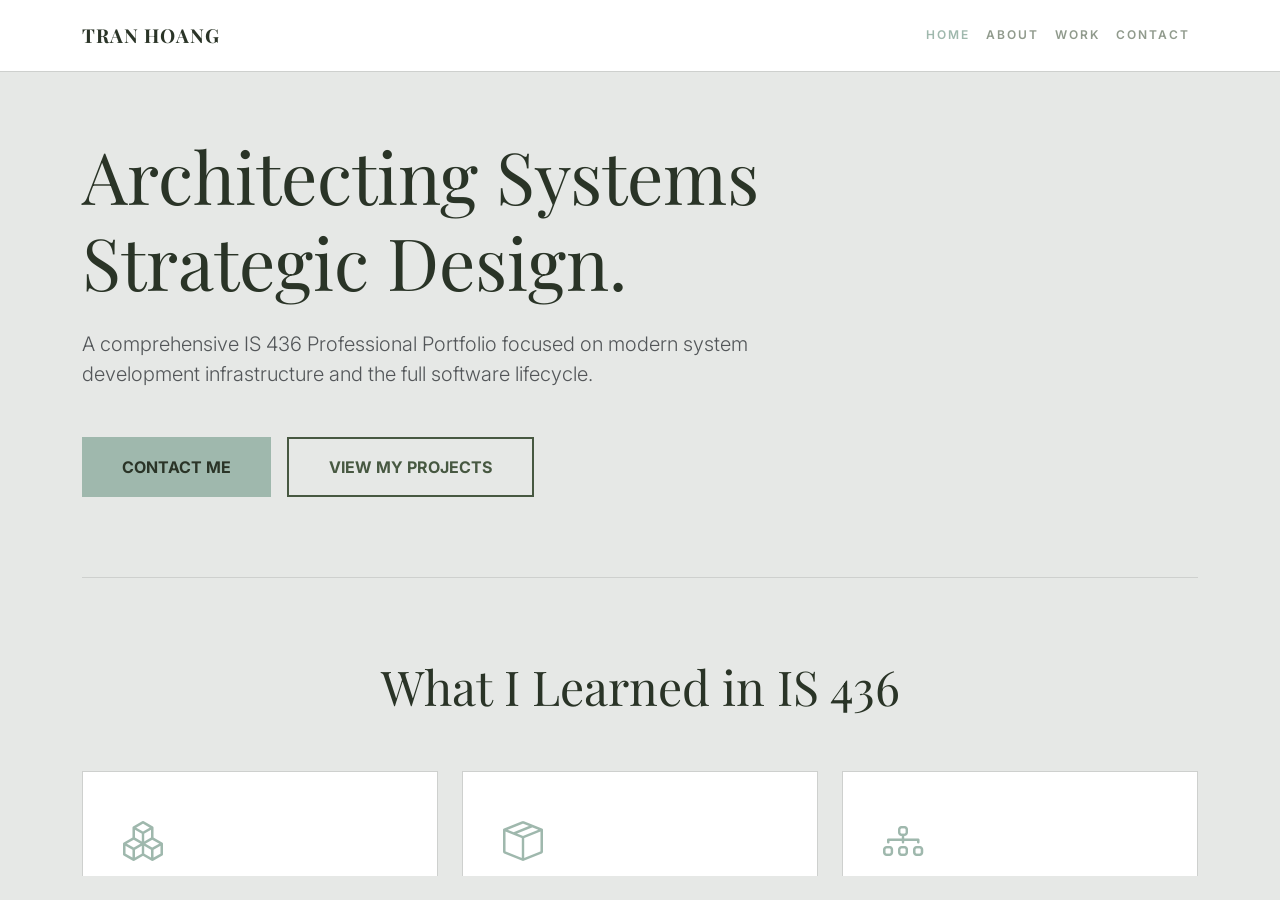
==== index.html @ 787b9e8e "home" ====
<!DOCTYPE html>
<html lang="en">
<head>
    <meta charset="UTF-8">
    <meta name="viewport" content="width=device-width, initial-scale=1.0">
    <meta name="description" content="Portfolio for IS 436">
    <title>Portfolio | IS 436 Lab 4</title>
    
    <link href="https://cdn.jsdelivr.net/npm/bootstrap@5.3.0/dist/css/bootstrap.min.css" rel="stylesheet">
    
    <link rel="preconnect" href="https://fonts.googleapis.com">
    <link rel="preconnect" href="https://fonts.gstatic.com" crossorigin>
    <link href="https://fonts.googleapis.com/css2?family=Inter:wght@300;400;500;600&family=Playfair+Display:wght@700;800&display=swap" rel="stylesheet">
    
    <link rel="stylesheet" href="https://cdn.jsdelivr.net/npm/bootstrap-icons@1.10.5/font/bootstrap-icons.css">
    
    <link rel="stylesheet" href="css/style.css">
</head>
<body>

    <nav class="navbar navbar-expand-lg fixed-top">
        <div class="container">
            <a class="navbar-brand" onclick="navigateTo('home')">Tran Hoang<span style="color:var(--ash-grey)"></span></a>
            <button class="navbar-toggler" type="button" data-bs-toggle="collapse" data-bs-target="#navbarNav">
                <i class="bi bi-list"></i>
            </button>
            <div class="collapse navbar-collapse" id="navbarNav">
                <ul class="navbar-nav ms-auto">
                    <li class="nav-item"><a class="nav-link active" data-page="home" onclick="navigateTo('home')">Home</a></li>
                    <li class="nav-item"><a class="nav-link" data-page="about" onclick="navigateTo('about')">About</a></li>
                    <li class="nav-item"><a class="nav-link" data-page="portfolio" onclick="navigateTo('portfolio')">Work</a></li>
                    <li class="nav-item"><a class="nav-link" data-page="contact" onclick="navigateTo('contact')">Contact</a></li>
                </ul>
            </div>
        </div>
    </nav>

    <div class="page-container mt-5 pt-4">
        
        <!-- PAGE 1: HOME -->
        <div id="home" class="page active">
            <div class="container">
                <!-- Hero Section (Primary CTA) -->
                <div class="hero-section">
                    <div class="row align-items-center">
                        <div class="col-lg-8">
                            <h1 class="display-2 mb-4">Architecting Systems <span>Strategic Design.</span></h1>
                            <p class="lead mb-5 text-muted">A comprehensive IS 436 Professional Portfolio focused on modern system development infrastructure and the full software lifecycle.</p>
                            <div class="d-flex flex-wrap gap-3">
                                <button class="btn btn-action" onclick="navigateTo('contact')">Contact Me</button>
                                <button class="btn btn-outline-custom" onclick="navigateTo('portfolio')">View My Projects</button>
                            </div>
                        </div>
                    </div>
                </div>

                <!-- What I Learned Section -->
                <div class="row mb-5">
                    <div class="col-12 text-center mb-5">
                        <h2 class="display-5">What I Learned <span>in IS 436</span></h2>
                    </div>
                    <!-- SDLC -->
                    <div class="col-md-4 mb-4">
                        <div class="learning-card">
                            <i class="bi bi-boxes"></i>
                            <h4 class="mb-3">SDLC Depth</h4>
                            <p class="small text-muted">Mastered the end-to-end Systems Development Life Cycle to ensure software quality and structured planning.</p>
                        </div>
                    </div>
                    <!-- Containerization -->
                    <div class="col-md-4 mb-4">
                        <div class="learning-card">
                            <i class="bi bi-box-seam"></i>
                            <h4 class="mb-3">Containerization</h4>
                            <p class="small text-muted">Leveraged Docker to create immutable environments, ensuring absolute consistency across all deployment phases.</p>
                        </div>
                    </div>
                    <!-- Data Integrity -->
                    <div class="col-md-4 mb-4">
                        <div class="learning-card">
                            <i class="bi bi-diagram-3"></i>
                            <h4 class="mb-3">Data Integrity</h4>
                            <p class="small text-muted">Explored advanced relational database design to maintain high-performance integrity within complex architectures.</p>
                        </div>
                    </div>
                </div>
            </div>

            <!-- HOME FOOTER (Secondary CTA) -->
            <div class="home-footer">
                <div class="container text-center">
                    <h3 class="mb-4">Ready to see my work?</h3>
                    <p class="mb-5 text-muted">Explore my technical projects or learn more about my background below.</p>
                    <div class="d-flex justify-content-center gap-5">
                        <a class="nav-link text-decoration-underline" onclick="navigateTo('about')">About Me</a>
                        <a class="nav-link text-decoration-underline" onclick="navigateTo('portfolio')">View Projects</a>
                    </div>
                </div>
            </div>
        </div>

  <footer class="site-footer">
            <div class="container">
                <p>&copy; 2026 MyPortfolio. Built with Bootstrap 5.</p>
            </div>
        </footer>

    <script src="https://cdn.jsdelivr.net/npm/bootstrap@5.3.0/dist/js/bootstrap.bundle.min.js"></script>
    <script src="js/main.js"></script>
</body>
</html>
---- css/style.css ----
:root {
            --alabaster-grey: #e6e8e6;
            --dust-grey: #ced0ce;
            --ash-grey: #9fb8ad;
            --granite: #475841;
            --gunmetal: #2a3427;
            --white: #ffffff;
            --transition-main: all 0.4s cubic-bezier(0.16, 1, 0.3, 1);
        }

body, html {
            height: 100%;
            margin: 0;
            font-family: 'Inter', sans-serif;
            color: var(--granite);
            background-color: var(--alabaster-grey);
            -webkit-font-smoothing: antialiased;
            overflow: hidden; 
        }

h1, h2, h3, h4, .navbar-brand {
            font-family: 'Playfair Display', serif;
            font-weight: 700;
            color: var(--gunmetal);
        }

        /* Navigation */
        .navbar {
            background-color: var(--white);
            border-bottom: 1px solid var(--dust-grey);
            padding: 1rem 0;
            z-index: 1000;
        }

        .navbar-brand {
            font-size: 1.2rem;
            letter-spacing: 1px;
            text-transform: uppercase;
            cursor: pointer;
        }

        .nav-link {
            color: var(--granite) !important;
            font-weight: 600;
            font-size: 0.75rem;
            text-transform: uppercase;
            letter-spacing: 2px;
            opacity: 0.6;
            cursor: pointer;
            transition: var(--transition-main);
        }

        .nav-link.active {
            opacity: 1;
            color: var(--ash-grey) !important;
        }

        /* Page Management */
        .page-container {
            height: calc(100vh - 72px);
            position: relative;
            overflow-y: auto; 
            display: flex;
            flex-direction: column;
        }

        .page {
            display: none;
            padding: 60px 0 0 0;
            flex: 1 0 auto;
            animation: fadeIn 0.5s ease;
        }

        .page.active {
            display: block;
        }

        @keyframes fadeIn {
            from { opacity: 0; transform: translateY(10px); }
            to { opacity: 1; transform: translateY(0); }
        }

        /* Home Page Specifics */
        .hero-section {
            padding-bottom: 80px;
            border-bottom: 1px solid var(--dust-grey);
            margin-bottom: 80px;
        }

        .learning-card {
            background: var(--white);
            border: 1px solid var(--dust-grey);
            padding: 2.5rem;
            height: 100%;
            display: flex;
            flex-direction: column;
            transition: border-color 0.3s ease;
        }

        .learning-card:hover {
            border-color: var(--ash-grey);
        }

        .learning-card i {
            color: var(--ash-grey);
            font-size: 2.5rem;
            margin-bottom: 1.5rem;
            display: block;
        }

        /* Footer CTA */
        .home-footer {
            background: var(--white);
            border-top: 1px solid var(--dust-grey);
            padding: 80px 0;
            margin-top: 80px;
        }

        /* Global Footer */
        .site-footer {
            background-color: var(--white);
            border-top: 1px solid var(--dust-grey);
            padding: 2rem 0;
            flex-shrink: 0;
            text-align: center;
        }

        .site-footer p {
            margin: 0;
            font-size: 0.75rem;
            text-transform: uppercase;
            letter-spacing: 1px;
            color: var(--granite);
            opacity: 0.7;
        }

        /* Buttons */
        .btn-action {
            background: var(--ash-grey);
            color: var(--gunmetal);
            border: none;
            padding: 1rem 2.5rem;
            font-weight: 700;
            text-transform: uppercase;
            border-radius: 0;
            transition: var(--transition-main);
        }

        .btn-action:hover {
            background: var(--granite);
            color: white;
        }

        .btn-outline-custom {
            border: 2px solid var(--granite);
            color: var(--granite);
            padding: 1rem 2.5rem;
            font-weight: 700;
            text-transform: uppercase;
            border-radius: 0;
            transition: var(--transition-main);
        }

        .btn-outline-custom:hover {
            background: var(--granite);
            color: white;
        }

        /* Project Cards */
        .project-card {
            background: var(--white);
            border: 1px solid var(--dust-grey);
            padding: 2.5rem;
            margin-bottom: 20px;
            transition: var(--transition-main);
        }

        .project-card:hover {
            border-color: var(--ash-grey);
            transform: translateY(-5px);
        }

        .project-card.dark {
            background: var(--gunmetal);
            color: var(--white);
        }

        .tech-tag {
            font-size: 0.6rem;
            background: var(--alabaster-grey);
            padding: 4px 10px;
            text-transform: uppercase;
            font-weight: 700;
            margin-right: 5px;
            border: 1px solid var(--dust-grey);
            color: var(--granite);
        }

        .skill-item {
            padding: 1.2rem 0;
            border-bottom: 1px solid var(--dust-grey);
            display: flex;
            justify-content: space-between;
        }
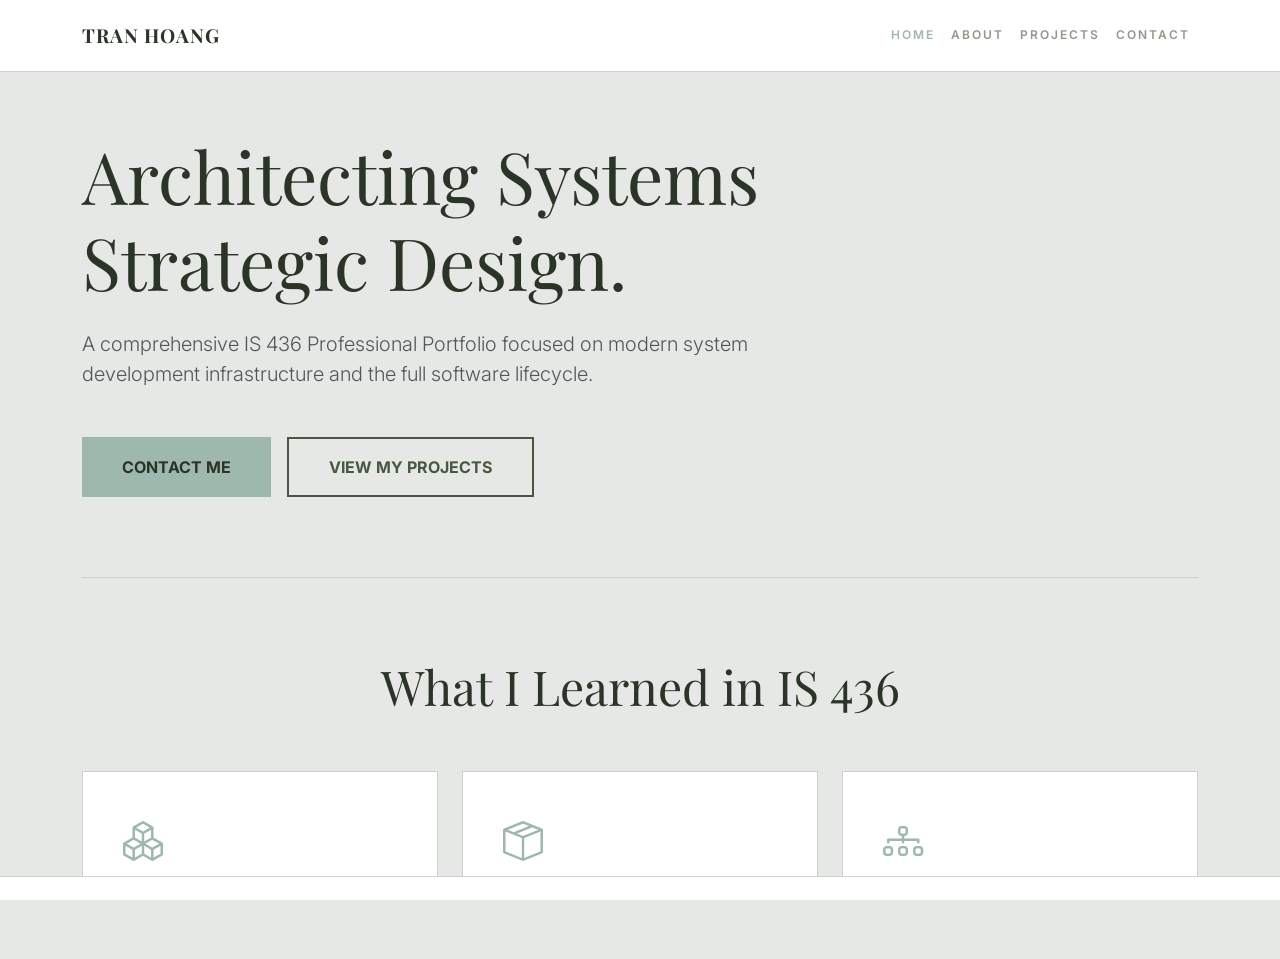
==== commit 134fedd9: "all pages" ====
--- a/index.html
+++ b/index.html
@@ -26,10 +26,10 @@
             </button>
             <div class="collapse navbar-collapse" id="navbarNav">
                 <ul class="navbar-nav ms-auto">
-                    <li class="nav-item"><a class="nav-link active" data-page="home" onclick="navigateTo('home')">Home</a></li>
-                    <li class="nav-item"><a class="nav-link" data-page="about" onclick="navigateTo('about')">About</a></li>
-                    <li class="nav-item"><a class="nav-link" data-page="portfolio" onclick="navigateTo('portfolio')">Work</a></li>
-                    <li class="nav-item"><a class="nav-link" data-page="contact" onclick="navigateTo('contact')">Contact</a></li>
+                    <li class="nav-item"><a class="nav-link active" href="index.html">Home</a></li>
+                    <li class="nav-item"><a class="nav-link" href="about.html">About</a></li>
+                    <li class="nav-item"><a class="nav-link" href="projects.html">Projects</a></li>
+                    <li class="nav-item"><a class="nav-link" href="contact.html">Contact</a></li>
                 </ul>
             </div>
         </div>
@@ -38,7 +38,7 @@
     <div class="page-container mt-5 pt-4">
         
         <!-- PAGE 1: HOME -->
-        <div id="home" class="page active">
+         <div class="page active"></div>
             <div class="container">
                 <!-- Hero Section (Primary CTA) -->
                 <div class="hero-section">
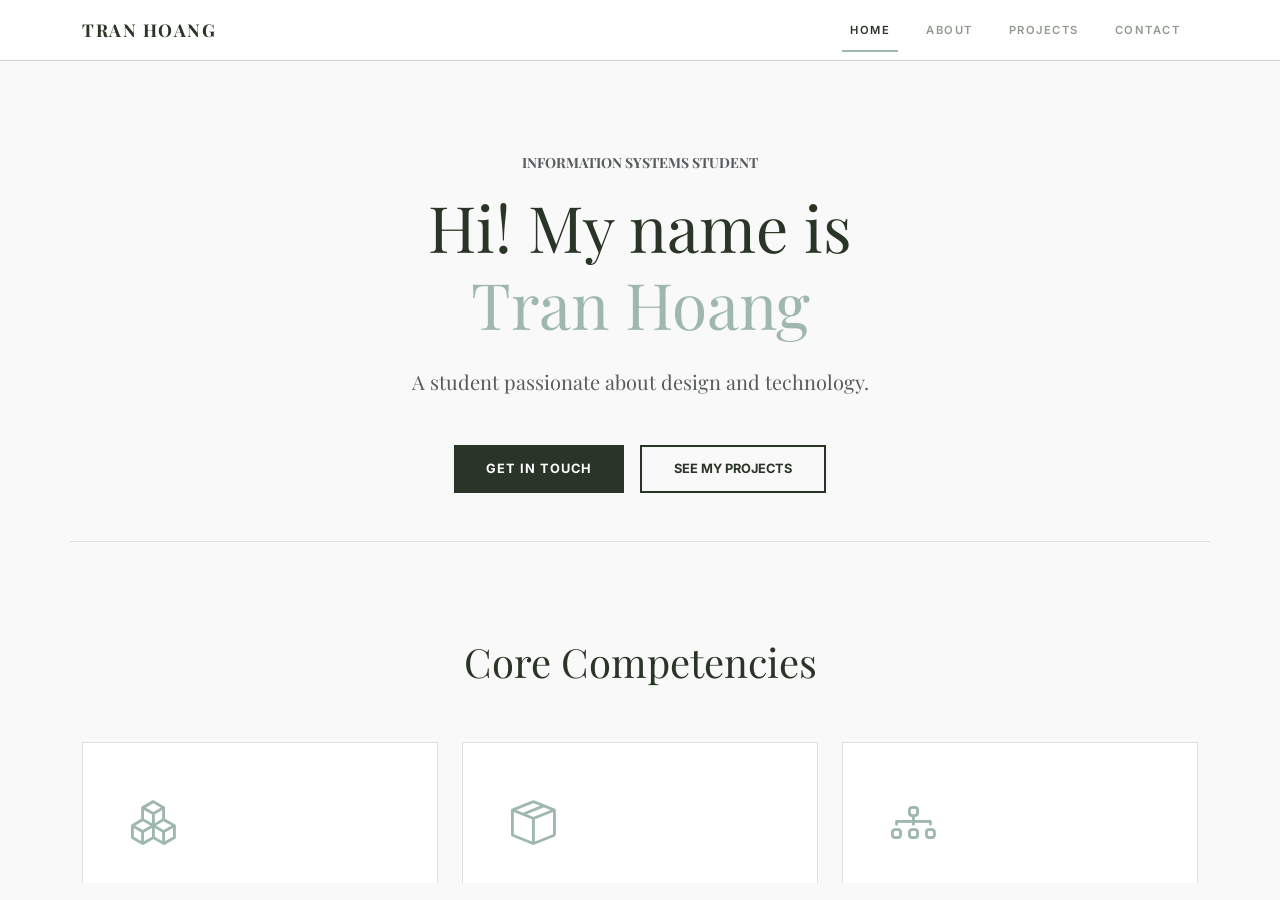
==== commit 76265400: "done" ====
--- a/index.html
+++ b/index.html
@@ -37,63 +37,44 @@
 
     <div class="page-container mt-5 pt-4">
         
-        <!-- PAGE 1: HOME -->
-         <div class="page active"></div>
+<div id="home" class="page active">
             <div class="container">
-                <!-- Hero Section (Primary CTA) -->
-                <div class="hero-section">
-                    <div class="row align-items-center">
-                        <div class="col-lg-8">
-                            <h1 class="display-2 mb-4">Architecting Systems <span>Strategic Design.</span></h1>
-                            <p class="lead mb-5 text-muted">A comprehensive IS 436 Professional Portfolio focused on modern system development infrastructure and the full software lifecycle.</p>
-                            <div class="d-flex flex-wrap gap-3">
-                                <button class="btn btn-action" onclick="navigateTo('contact')">Contact Me</button>
-                                <button class="btn btn-outline-custom" onclick="navigateTo('portfolio')">View My Projects</button>
-                            </div>
+                <div class="row justify-content-center mb-5 pb-5 border-bottom">
+                    <div class="col-lg-8 text-center">
+                        <span class="text-uppercase tracking-widest small fw-bold text-muted mb-3 d-block">Information Systems Student</span>
+                        <h1 class="display-3 mb-4">Hi! My name is<br><span style="color:var(--primary-accent)">Tran Hoang</span></h1>
+                        <p class="lead mb-5 text-muted">A student passionate about design and technology.</p>
+                        <div class="d-flex justify-content-center flex-wrap gap-3">
+                           <a href="contact.html" class="btn btn-custom-dark">Get In Touch</a>
+<a href="projects.html" class="btn btn-custom-outline">See My Projects</a>
+                        </div>
+                    </div>  
+                </div>
+
+                <div class="row py-5">
+                    <div class="col-12 text-center mb-5">
+                        <h2 class="display-6">Core Competencies</h2>
+                    </div>
+                    <div class="col-md-4 mb-4">
+                        <div class="p-5 bg-white border h-100 learning-card">
+                            <i class="bi bi-boxes"></i>
+                            <h4>SDLC Mastery</h4>
+                            <p class="small text-muted mb-0">Navigating the complexities of planning, design, and implementation phases.</p>
                         </div>
                     </div>
-                </div>
-
-                <!-- What I Learned Section -->
-                <div class="row mb-5">
-                    <div class="col-12 text-center mb-5">
-                        <h2 class="display-5">What I Learned <span>in IS 436</span></h2>
-                    </div>
-                    <!-- SDLC -->
                     <div class="col-md-4 mb-4">
-                        <div class="learning-card">
-                            <i class="bi bi-boxes"></i>
-                            <h4 class="mb-3">SDLC Depth</h4>
-                            <p class="small text-muted">Mastered the end-to-end Systems Development Life Cycle to ensure software quality and structured planning.</p>
+                        <div class="p-5 bg-white border h-100 learning-card">
+                            <i class="bi bi-box-seam"></i>
+                            <h4>Containerization</h4>
+                            <p class="small text-muted mb-0">Deploying consistent solutions across diverse environments using Docker.</p>
                         </div>
                     </div>
-                    <!-- Containerization -->
                     <div class="col-md-4 mb-4">
-                        <div class="learning-card">
-                            <i class="bi bi-box-seam"></i>
-                            <h4 class="mb-3">Containerization</h4>
-                            <p class="small text-muted">Leveraged Docker to create immutable environments, ensuring absolute consistency across all deployment phases.</p>
+                        <div class="p-5 bg-white border h-100 learning-card">
+                            <i class="bi bi-diagram-3"></i>
+                            <h4>Architecture</h4>
+                            <p class="small text-muted mb-0">Building resilient database schemas and system blueprints.</p>
                         </div>
-                    </div>
-                    <!-- Data Integrity -->
-                    <div class="col-md-4 mb-4">
-                        <div class="learning-card">
-                            <i class="bi bi-diagram-3"></i>
-                            <h4 class="mb-3">Data Integrity</h4>
-                            <p class="small text-muted">Explored advanced relational database design to maintain high-performance integrity within complex architectures.</p>
-                        </div>
-                    </div>
-                </div>
-            </div>
-
-            <!-- HOME FOOTER (Secondary CTA) -->
-            <div class="home-footer">
-                <div class="container text-center">
-                    <h3 class="mb-4">Ready to see my work?</h3>
-                    <p class="mb-5 text-muted">Explore my technical projects or learn more about my background below.</p>
-                    <div class="d-flex justify-content-center gap-5">
-                        <a class="nav-link text-decoration-underline" onclick="navigateTo('about')">About Me</a>
-                        <a class="nav-link text-decoration-underline" onclick="navigateTo('portfolio')">View Projects</a>
                     </div>
                 </div>
             </div>
--- a/css/style.css
+++ b/css/style.css
@@ -1,204 +1,263 @@
- :root {
-            --alabaster-grey: #e6e8e6;
-            --dust-grey: #ced0ce;
-            --ash-grey: #9fb8ad;
-            --granite: #475841;
-            --gunmetal: #2a3427;
+        :root {
+            --primary-accent: #9fb8ad; /* Ash Grey */
+            --dark-bg: #2a3427;        /* Gunmetal */
+            --text-main: #475841;      /* Granite */
+            --light-bg: #f8f9f8;       /* Softer Alabaster */
+            --border-color: #ced0ce;
             --white: #ffffff;
-            --transition-main: all 0.4s cubic-bezier(0.16, 1, 0.3, 1);
-        }
-
-body, html {
+            --transition-smooth: all 0.3s cubic-bezier(0.4, 0, 0.2, 1);
+        }
+
+        body, html {
             height: 100%;
             margin: 0;
-            font-family: 'Inter', sans-serif;
-            color: var(--granite);
-            background-color: var(--alabaster-grey);
-            -webkit-font-smoothing: antialiased;
+            font-family: 'Playfair Display', serif;
+            color: var(--text-main);
+            background-color: var(--light-bg);
+            scroll-behavior: smooth;
             overflow: hidden; 
         }
 
-h1, h2, h3, h4, .navbar-brand {
+        h1, h2, h3, h4, .navbar-brand {
             font-family: 'Playfair Display', serif;
             font-weight: 700;
-            color: var(--gunmetal);
-        }
-
-        /* Navigation */
+            color: var(--dark-bg);
+        }
+
         .navbar {
-            background-color: var(--white);
-            border-bottom: 1px solid var(--dust-grey);
-            padding: 1rem 0;
-            z-index: 1000;
+            background-color: rgba(255, 255, 255, 0.95);
+            backdrop-filter: blur(10px);
+            border-bottom: 1px solid var(--border-color);
+            padding: 0.75rem 0;
+            z-index: 1050;
         }
 
         .navbar-brand {
-            font-size: 1.2rem;
-            letter-spacing: 1px;
-            text-transform: uppercase;
+            font-size: 1.1rem;
+            letter-spacing: 1.5px;
+            text-transform: uppercase;
+            transition: var(--transition-smooth);
             cursor: pointer;
         }
 
         .nav-link {
-            color: var(--granite) !important;
+            font-family: 'Inter', sans-serif;
+            color: var(--text-main) !important;
             font-weight: 600;
-            font-size: 0.75rem;
-            text-transform: uppercase;
-            letter-spacing: 2px;
+            font-size: 0.7rem;
+            text-transform: uppercase;
+            letter-spacing: 1.5px;
+            margin: 0 10px;
+            position: relative;
             opacity: 0.6;
+            transition: var(--transition-smooth);
             cursor: pointer;
-            transition: var(--transition-main);
-        }
-
-        .nav-link.active {
+        }
+
+        .nav-link:hover, .nav-link.active {
             opacity: 1;
-            color: var(--ash-grey) !important;
-        }
-
-        /* Page Management */
+            color: var(--dark-bg) !important;
+        }
+
+        .nav-link.active::after {
+            content: '';
+            position: absolute;
+            bottom: -5px;
+            left: 0;
+            width: 100%;
+            height: 2px;
+            background: var(--primary-accent);
+        }
+
         .page-container {
-            height: calc(100vh - 72px);
+            height: calc(100vh - 65px);
             position: relative;
             overflow-y: auto; 
             display: flex;
             flex-direction: column;
+            scroll-padding-top: 100px;
         }
 
         .page {
             display: none;
-            padding: 60px 0 0 0;
+            padding: 80px 0 0 0;
             flex: 1 0 auto;
-            animation: fadeIn 0.5s ease;
+        }
+
+        .page:not(#home) {
+            padding-top: 140px; 
         }
 
         .page.active {
             display: block;
-        }
-
-        @keyframes fadeIn {
-            from { opacity: 0; transform: translateY(10px); }
+            animation: slideUp 0.6s ease-out;
+        }
+
+        @keyframes slideUp {
+            from { opacity: 0; transform: translateY(20px); }
             to { opacity: 1; transform: translateY(0); }
         }
 
-        /* Home Page Specifics */
-        .hero-section {
-            padding-bottom: 80px;
-            border-bottom: 1px solid var(--dust-grey);
-            margin-bottom: 80px;
-        }
-
-        .learning-card {
+        .card-custom {
             background: var(--white);
-            border: 1px solid var(--dust-grey);
-            padding: 2.5rem;
-            height: 100%;
-            display: flex;
-            flex-direction: column;
-            transition: border-color 0.3s ease;
-        }
-
-        .learning-card:hover {
-            border-color: var(--ash-grey);
+            border: 1px solid var(--border-color);
+            border-radius: 0;
+            transition: var(--transition-smooth);
+        }
+
+        .card-custom:hover {
+            border-color: var(--primary-accent);
+            transform: translateY(-8px);
+            box-shadow: 0 15px 30px rgba(0,0,0,0.05);
         }
 
         .learning-card i {
-            color: var(--ash-grey);
-            font-size: 2.5rem;
+            color: var(--primary-accent);
+            font-size: 2.8rem;
             margin-bottom: 1.5rem;
             display: block;
         }
 
-        /* Footer CTA */
-        .home-footer {
-            background: var(--white);
-            border-top: 1px solid var(--dust-grey);
-            padding: 80px 0;
-            margin-top: 80px;
-        }
-
-        /* Global Footer */
+        .project-card .card-img-top {
+            height: 200px;
+            object-fit: cover;
+            filter: grayscale(20%);
+            transition: var(--transition-smooth);
+        }
+
+        .project-card:hover .card-img-top {
+            filter: grayscale(0%);
+        }
+
+        .btn-custom-dark {
+            background: var(--dark-bg);
+            color: var(--white);
+            border: none;
+            padding: 0.9rem 2rem;
+            font-weight: 700;
+            font-size: 0.8rem;
+            text-transform: uppercase;
+            letter-spacing: 1px;
+            border-radius: 0;
+            transition: var(--transition-smooth);
+            font-family: 'Inter', sans-serif;
+        }
+
+        .btn-custom-dark:hover {
+            background: var(--text-main);
+            color: var(--white);
+            transform: scale(1.02);
+        }
+
+        .btn-custom-outline {
+            border: 2px solid var(--dark-bg);
+            color: var(--dark-bg);
+            padding: 0.8rem 2rem;
+            font-weight: 700;
+            font-size: 0.8rem;
+            text-transform: uppercase;
+            border-radius: 0;
+            transition: var(--transition-smooth);
+            font-family: 'Inter', sans-serif;
+        }
+
+        .btn-custom-outline:hover {
+            background: var(--dark-bg);
+            color: var(--white);
+        }
+
+        .btn-project-visual {
+            background: transparent;
+            border: 1px solid var(--border-color);
+            color: var(--dark-bg);
+            font-size: 0.65rem;
+            font-weight: 700;
+            letter-spacing: 1px;
+            text-transform: uppercase;
+            padding: 0.5rem 1.2rem;
+            border-radius: 0;
+            display: inline-block;
+            transition: var(--transition-smooth);
+            cursor: default; 
+            user-select: none;
+            font-family: 'Inter', sans-serif;
+        }
+
+        .btn-project-visual:hover {
+            background: var(--dark-bg);
+            color: var(--white);
+            border-color: var(--dark-bg);
+        }
+
         .site-footer {
             background-color: var(--white);
-            border-top: 1px solid var(--dust-grey);
-            padding: 2rem 0;
-            flex-shrink: 0;
-            text-align: center;
-        }
-
-        .site-footer p {
-            margin: 0;
+            border-top: 1px solid var(--border-color);
+            padding: 2.5rem 0;
+            margin-top: auto;
+        }
+
+        .form-control {
+            border-radius: 0;
+            border: 1px solid var(--border-color);
+            padding: 0.8rem;
+            transition: var(--transition-smooth);
+            font-family: 'Inter', sans-serif;
+        }
+
+        .form-control:focus {
+            box-shadow: none;
+            border-color: var(--primary-accent);
+        }
+
+        .timeline-item {
+            border-left: 2px solid var(--primary-accent);
+            padding-left: 20px;
+            margin-bottom: 25px;
+            position: relative;
+        }
+
+        .timeline-item::before {
+            content: '';
+            position: absolute;
+            left: -7px;
+            top: 5px;
+            width: 12px;
+            height: 12px;
+            background: var(--primary-accent);
+            border-radius: 50%;
+        }
+
+        .profile-icon-container {
+            width: 180px;
+            height: 180px;
+            background: var(--white);
+            border: 1px solid var(--border-color);
+            display: flex;
+            align-items: center;
+            justify-content: center;
+            margin: 0 auto;
+            color: var(--primary-accent);
+        }
+
+        /* Skills Progress Bars Styling */
+        .progress {
+            height: 6px;
+            border-radius: 0;
+            background-color: #e9ecef;
+            margin-bottom: 1.5rem;
+        }
+
+        .progress-bar {
+            background-color: var(--primary-accent);
+        }
+
+        .skill-label {
+            font-family: 'Inter', sans-serif;
             font-size: 0.75rem;
+            font-weight: 700;
             text-transform: uppercase;
             letter-spacing: 1px;
-            color: var(--granite);
-            opacity: 0.7;
-        }
-
-        /* Buttons */
-        .btn-action {
-            background: var(--ash-grey);
-            color: var(--gunmetal);
-            border: none;
-            padding: 1rem 2.5rem;
-            font-weight: 700;
-            text-transform: uppercase;
-            border-radius: 0;
-            transition: var(--transition-main);
-        }
-
-        .btn-action:hover {
-            background: var(--granite);
-            color: white;
-        }
-
-        .btn-outline-custom {
-            border: 2px solid var(--granite);
-            color: var(--granite);
-            padding: 1rem 2.5rem;
-            font-weight: 700;
-            text-transform: uppercase;
-            border-radius: 0;
-            transition: var(--transition-main);
-        }
-
-        .btn-outline-custom:hover {
-            background: var(--granite);
-            color: white;
-        }
-
-        /* Project Cards */
-        .project-card {
-            background: var(--white);
-            border: 1px solid var(--dust-grey);
-            padding: 2.5rem;
-            margin-bottom: 20px;
-            transition: var(--transition-main);
-        }
-
-        .project-card:hover {
-            border-color: var(--ash-grey);
-            transform: translateY(-5px);
-        }
-
-        .project-card.dark {
-            background: var(--gunmetal);
-            color: var(--white);
-        }
-
-        .tech-tag {
-            font-size: 0.6rem;
-            background: var(--alabaster-grey);
-            padding: 4px 10px;
-            text-transform: uppercase;
-            font-weight: 700;
-            margin-right: 5px;
-            border: 1px solid var(--dust-grey);
-            color: var(--granite);
-        }
-
-        .skill-item {
-            padding: 1.2rem 0;
-            border-bottom: 1px solid var(--dust-grey);
             display: flex;
             justify-content: space-between;
+            margin-bottom: 0.4rem;
         }
